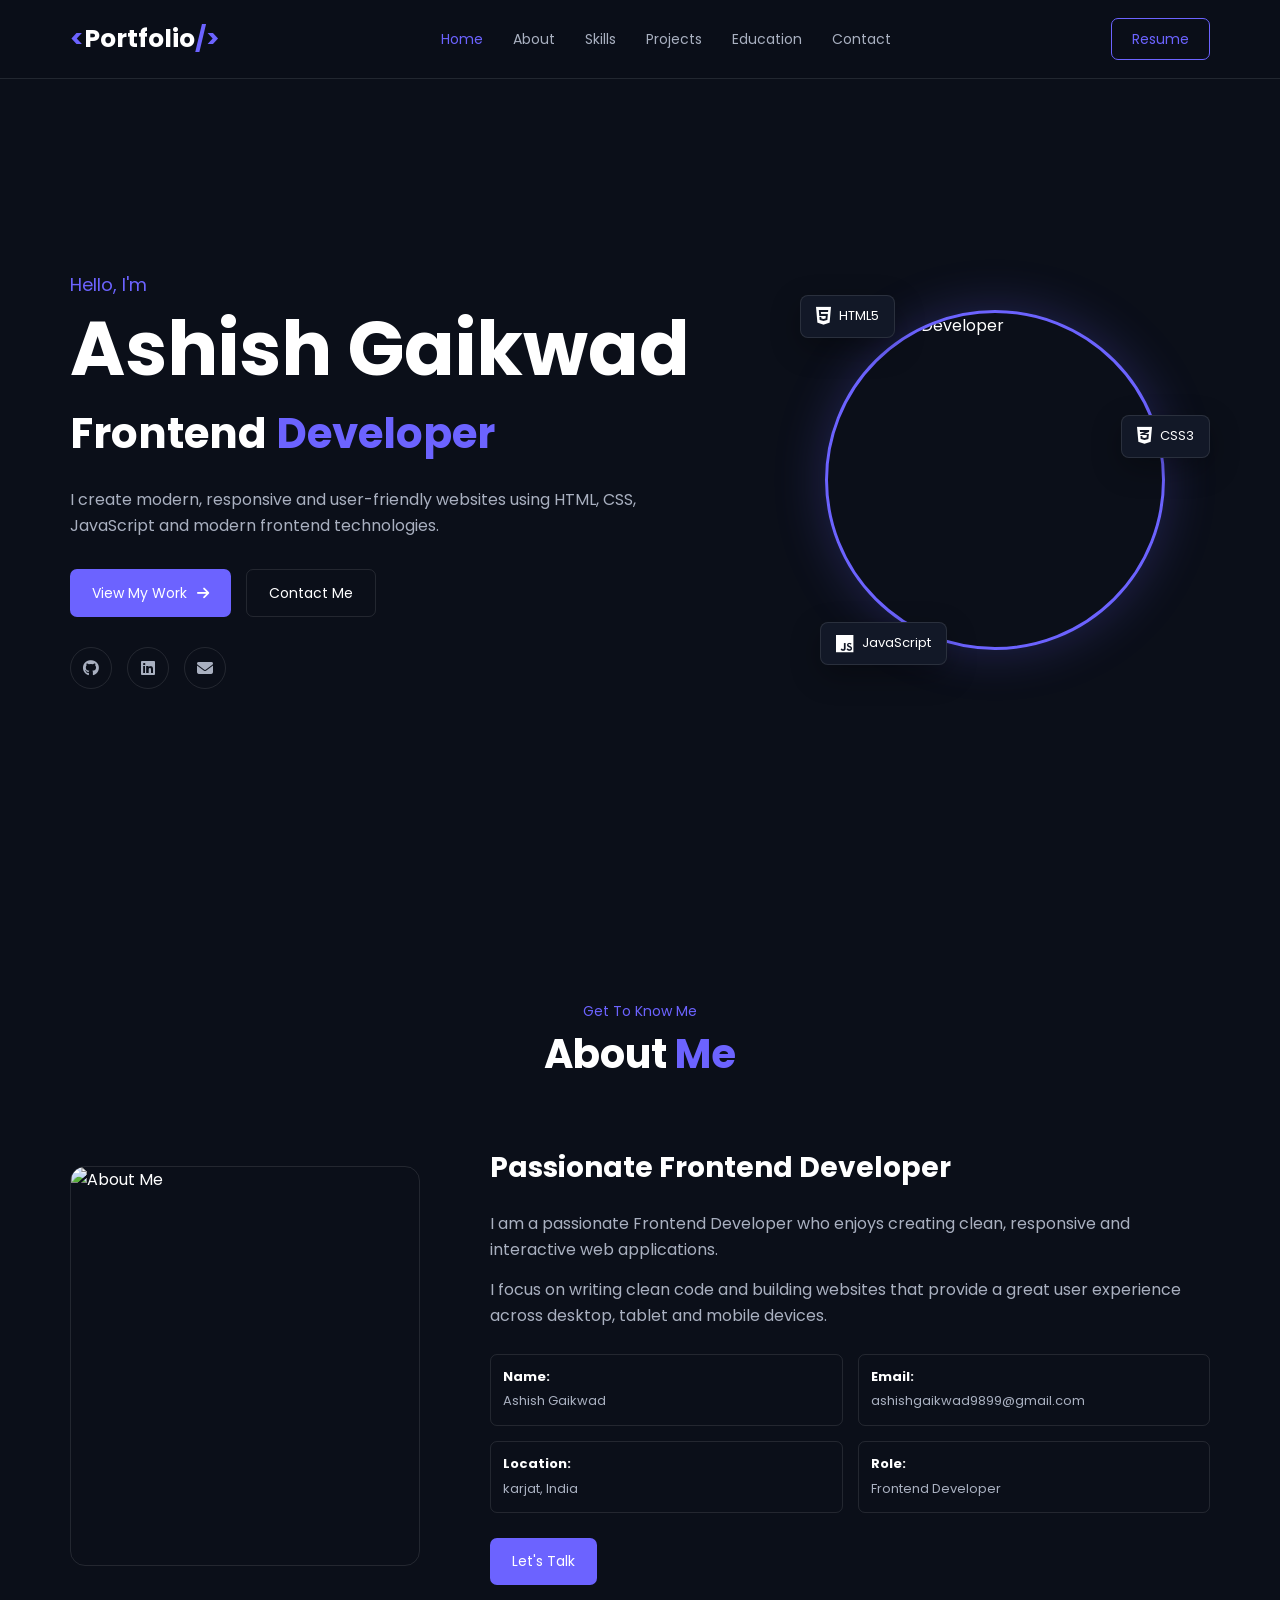
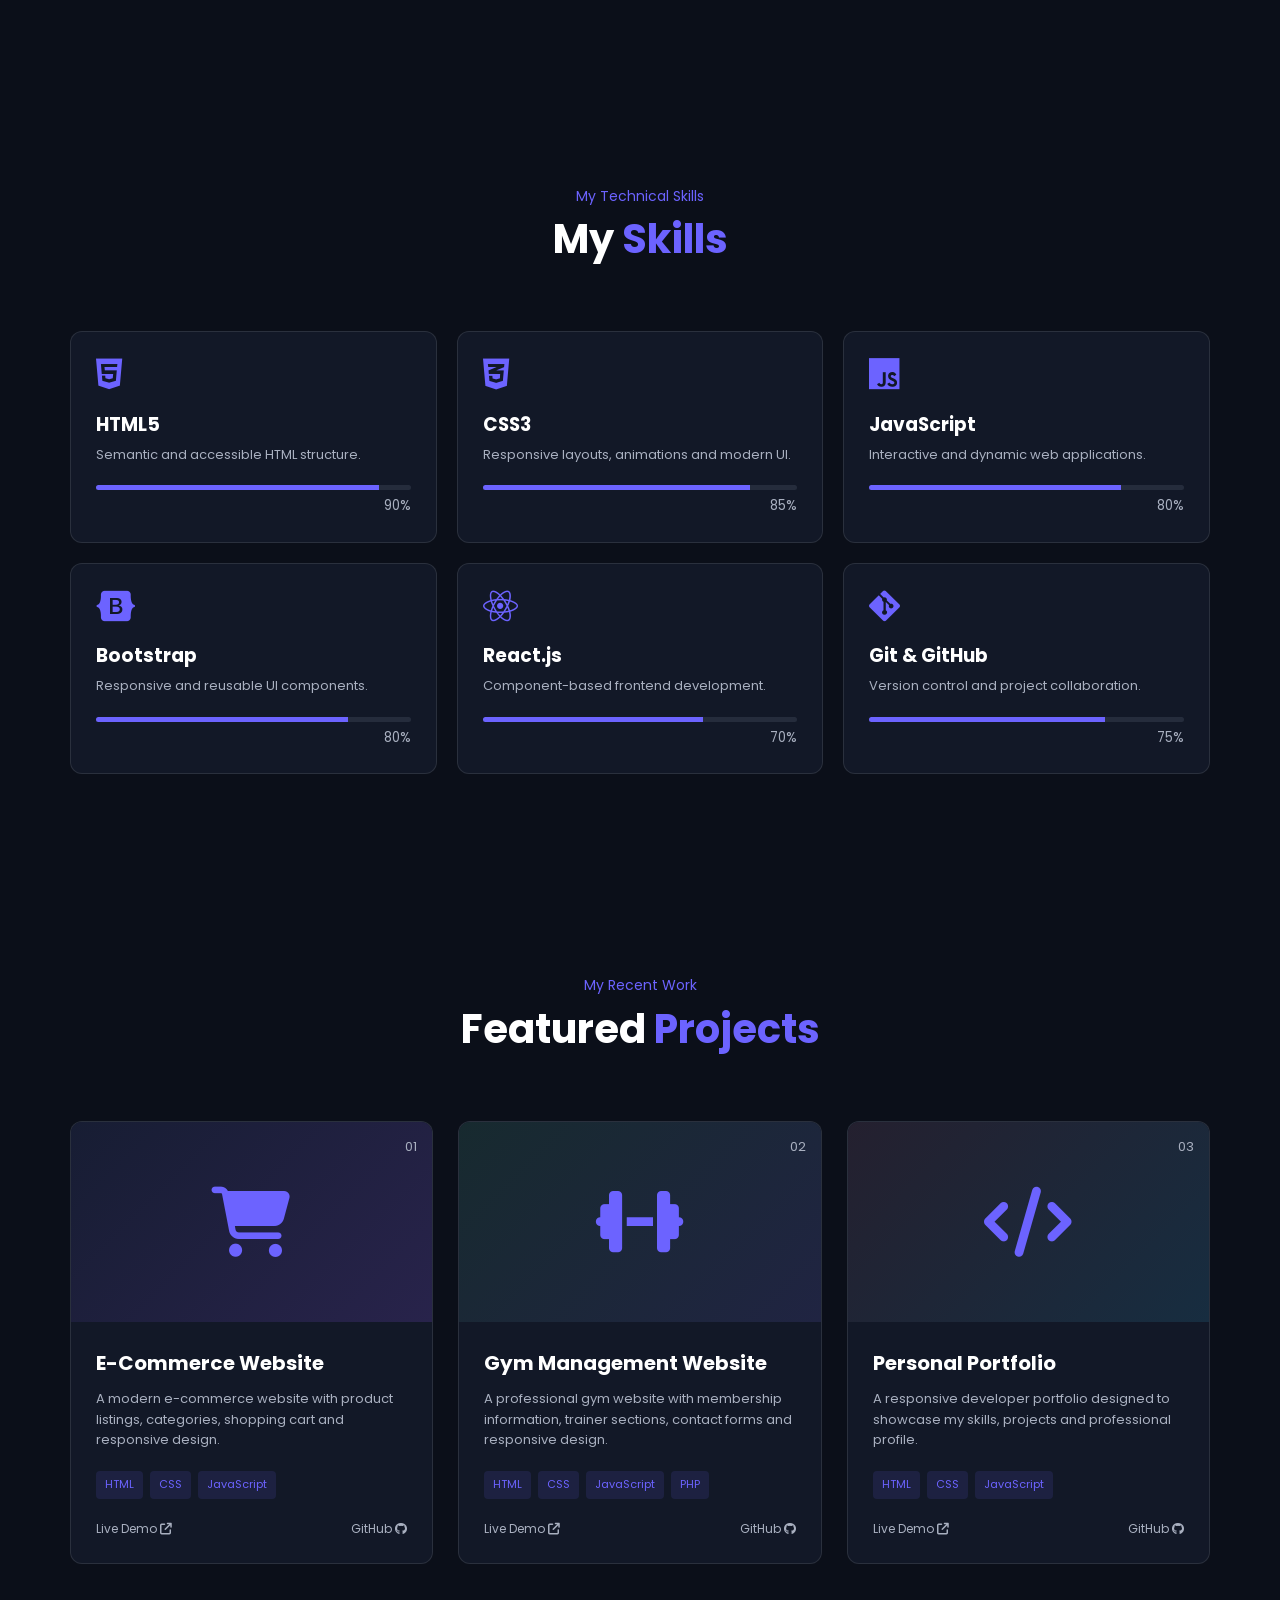
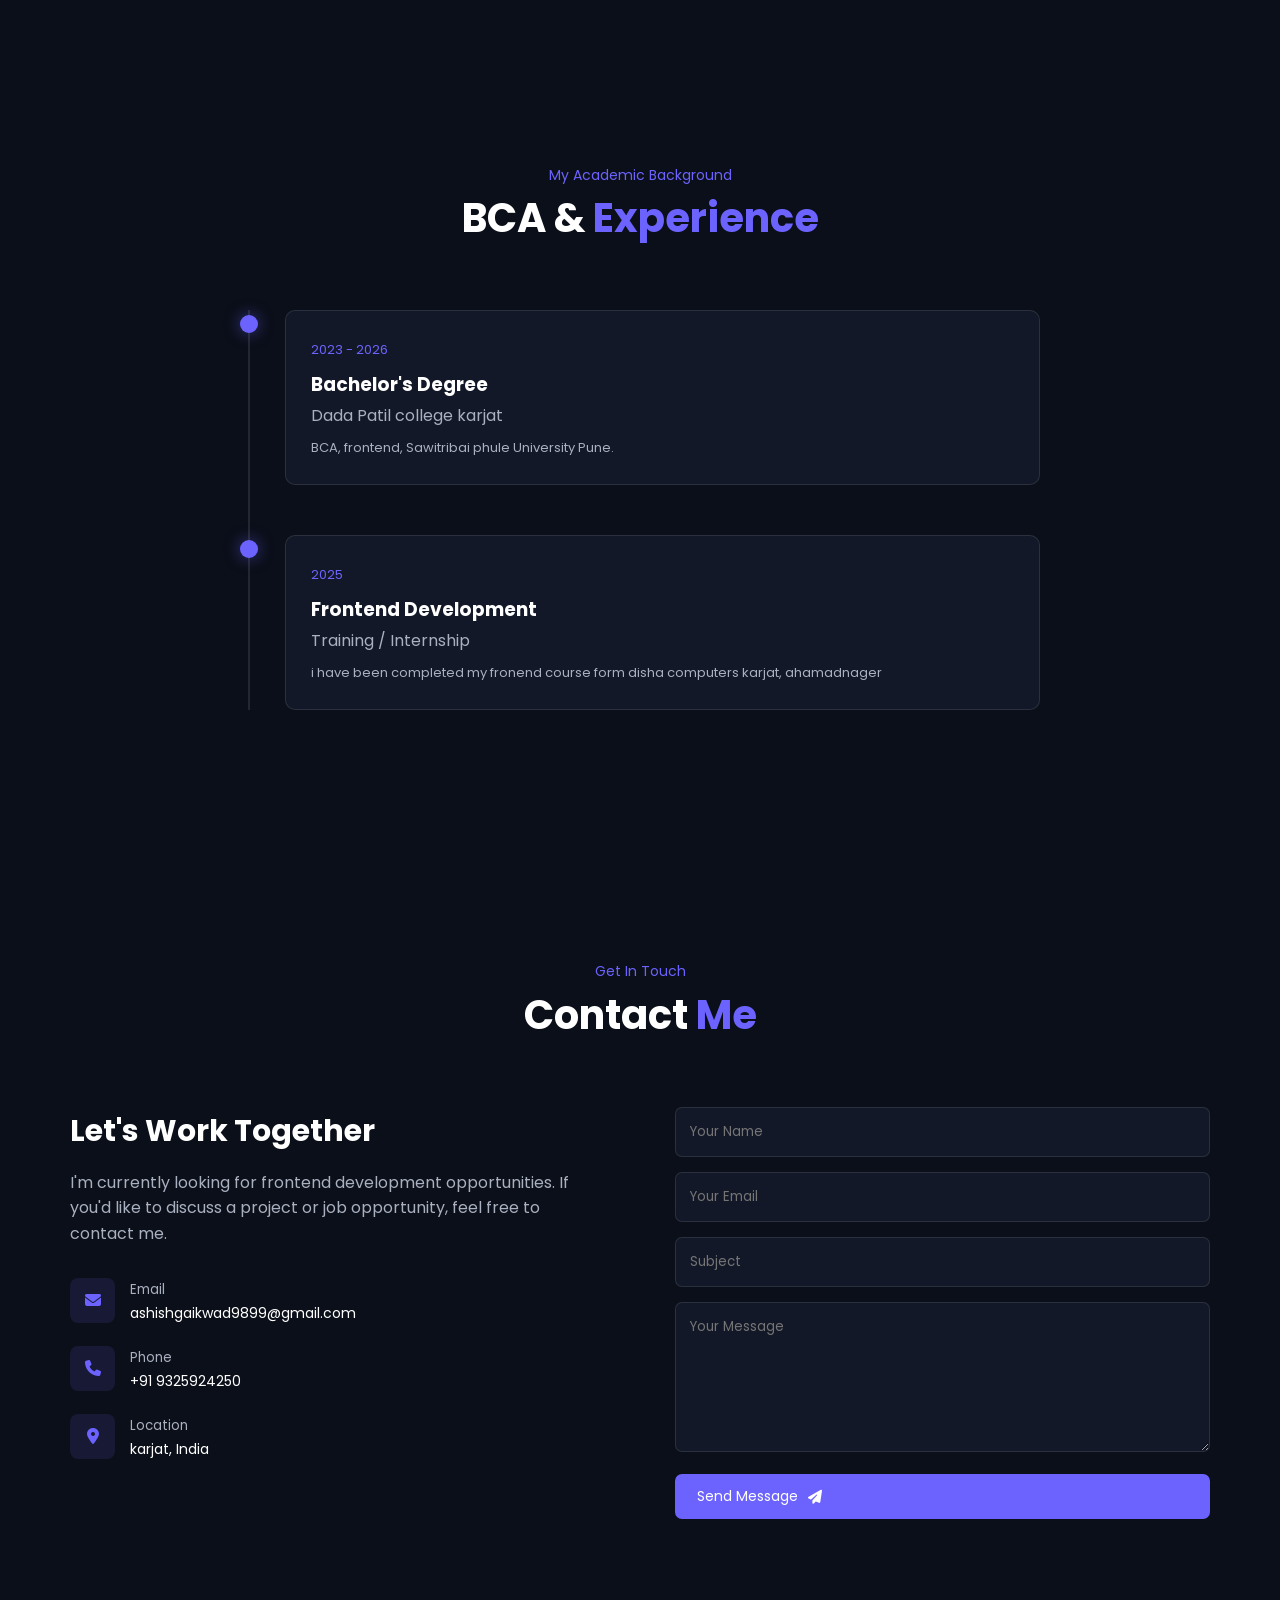
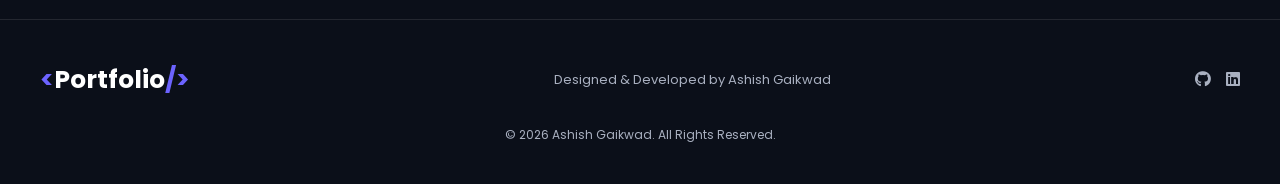
==== index.html @ fa78c021 "Add files via upload" ====
<!DOCTYPE html>
<html lang="en">
<head>
    <meta charset="UTF-8">
    <meta name="viewport" content="width=device-width, initial-scale=1.0">

    <title>Ashish Gaikwad | Frontend Developer</title>

    <meta
        name="description"
        content="Portfolio of a Frontend Developer specializing in HTML, CSS, JavaScript and modern web development."
    >

    <link rel="stylesheet" href="style.css">

    <!-- Google Font -->
    <link rel="preconnect" href="https://fonts.googleapis.com">
    <link rel="preconnect" href="https://fonts.gstatic.com" crossorigin>

    <link
        href="https://fonts.googleapis.com/css2?family=Poppins:wght@300;400;500;600;700&display=swap"
        rel="stylesheet"
    >

    <!-- Icons -->
    <link
        rel="stylesheet"
        href="https://cdnjs.cloudflare.com/ajax/libs/font-awesome/6.5.2/css/all.min.css"
    >
</head>

<body>

<!-- ================= NAVBAR ================= -->

<header class="header">

    <nav class="navbar">

        <a href="#home" class="logo">
            <span>&lt;</span>Portfolio<span>/&gt;</span>
        </a>

        <ul class="nav-links" id="navLinks">
            <li><a href="#home" class="active">Home</a></li>
            <li><a href="#about">About</a></li>
            <li><a href="#skills">Skills</a></li>
            <li><a href="#projects">Projects</a></li>
            <li><a href="#education">Education</a></li>
            <li><a href="#contact">Contact</a></li>
        </ul>

        <div class="nav-buttons">

            <a href="assets/resume.pdf" class="resume-btn" download>
                Resume
            </a>

            <button class="menu-btn" id="menuBtn">
                <i class="fa-solid fa-bars"></i>
            </button>

        </div>

    </nav>

</header>


<!-- ================= HOME ================= -->

<section class="home" id="home">

    <div class="home-content">

        <p class="intro">
            Hello, I'm
        </p>

        <h1>
            Ashish Gaikwad
        </h1>

        <h2>
            Frontend <span>Developer</span>
        </h2>

        <p class="home-description">
            I create modern, responsive and user-friendly websites
            using HTML, CSS, JavaScript and modern frontend technologies.
        </p>

        <div class="home-buttons">

            <a href="#projects" class="primary-btn">
                View My Work
                <i class="fa-solid fa-arrow-right"></i>
            </a>

            <a href="#contact" class="secondary-btn">
                Contact Me
            </a>

        </div>

        <div class="social-links">

            <a href="#" target="_blank">
                <i class="fa-brands fa-github"></i>
            </a>

            <a href="#" target="_blank">
                <i class="fa-brands fa-linkedin"></i>
            </a>

            <a href="mailto:ashishgaikwad9899@gmail.com">
                <i class="fa-solid fa-envelope"></i>
            </a>

        </div>

    </div>


    <div class="home-image">

        <div class="image-circle">

            <img
                src="assets/profile.jpeg"
                alt="Frontend Developer"
            >

        </div>

        <div class="floating-card card-html">
            <i class="fa-brands fa-html5"></i>
            <span>HTML5</span>
        </div>

        <div class="floating-card card-css">
            <i class="fa-brands fa-css3-alt"></i>
            <span>CSS3</span>
        </div>

        <div class="floating-card card-js">
            <i class="fa-brands fa-js"></i>
            <span>JavaScript</span>
        </div>

    </div>

</section>


<!-- ================= ABOUT ================= -->

<section class="section about" id="about">

    <div class="section-title">

        <p>Get To Know Me</p>

        <h2>About <span>Me</span></h2>

    </div>

    <div class="about-container">

        <div class="about-image">

            <img
                src="assets/profile.jpeg"
                alt="About Me"
            >

        </div>

        <div class="about-content">

            <h3>
                Passionate Frontend Developer
            </h3>

            <p>
                I am a passionate Frontend Developer who enjoys creating
                clean, responsive and interactive web applications.
            </p>

            <p>
                I focus on writing clean code and building websites that
                provide a great user experience across desktop, tablet
                and mobile devices.
            </p>

            <div class="about-info">

                <div>
                    <strong>Name:</strong>
                    <span>Ashish Gaikwad</span>
                </div>

                <div>
                    <strong>Email:</strong>
                    <span>ashishgaikwad9899@gmail.com</span>
                </div>

                <div>
                    <strong>Location:</strong>
                    <span>karjat, India</span>
                </div>

                <div>
                    <strong>Role:</strong>
                    <span>Frontend Developer</span>
                </div>

            </div>

            <a href="#contact" class="primary-btn">
                Let's Talk
            </a>

        </div>

    </div>

</section>


<!-- ================= SKILLS ================= -->

<section class="section skills" id="skills">

    <div class="section-title">

        <p>My Technical Skills</p>

        <h2>My <span>Skills</span></h2>

    </div>


    <div class="skills-container">

        <div class="skill-card">

            <i class="fa-brands fa-html5"></i>

            <h3>HTML5</h3>

            <p>
                Semantic and accessible HTML structure.
            </p>

            <div class="skill-bar">
                <span style="width: 90%"></span>
            </div>

            <small>90%</small>

        </div>


        <div class="skill-card">

            <i class="fa-brands fa-css3-alt"></i>

            <h3>CSS3</h3>

            <p>
                Responsive layouts, animations and modern UI.
            </p>

            <div class="skill-bar">
                <span style="width: 85%"></span>
            </div>

            <small>85%</small>

        </div>


        <div class="skill-card">

            <i class="fa-brands fa-js"></i>

            <h3>JavaScript</h3>

            <p>
                Interactive and dynamic web applications.
            </p>

            <div class="skill-bar">
                <span style="width: 80%"></span>
            </div>

            <small>80%</small>

        </div>


        <div class="skill-card">

            <i class="fa-brands fa-bootstrap"></i>

            <h3>Bootstrap</h3>

            <p>
                Responsive and reusable UI components.
            </p>

            <div class="skill-bar">
                <span style="width: 80%"></span>
            </div>

            <small>80%</small>

        </div>


        <div class="skill-card">

            <i class="fa-brands fa-react"></i>

            <h3>React.js</h3>

            <p>
                Component-based frontend development.
            </p>

            <div class="skill-bar">
                <span style="width: 70%"></span>
            </div>

            <small>70%</small>

        </div>


        <div class="skill-card">

            <i class="fa-brands fa-git-alt"></i>

            <h3>Git & GitHub</h3>

            <p>
                Version control and project collaboration.
            </p>

            <div class="skill-bar">
                <span style="width: 75%"></span>
            </div>

            <small>75%</small>

        </div>

    </div>

</section>


<!-- ================= PROJECTS ================= -->

<section class="section projects" id="projects">

    <div class="section-title">

        <p>My Recent Work</p>

        <h2>Featured <span>Projects</span></h2>

    </div>


    <div class="projects-container">


        <!-- Project 1 -->

        <div class="project-card">

            <div class="project-image">

                <div class="project-number">
                    01
                </div>

                <i class="fa-solid fa-cart-shopping"></i>

            </div>

            <div class="project-content">

                <h3>
                    E-Commerce Website
                </h3>

                <p>
                    A modern e-commerce website with product
                    listings, categories, shopping cart and
                    responsive design.
                </p>

                <div class="project-tech">

                    <span>HTML</span>
                    <span>CSS</span>
                    <span>JavaScript</span>

                </div>

                <div class="project-links">

                    <a href="#" target="_blank">
                        Live Demo
                        <i class="fa-solid fa-arrow-up-right-from-square"></i>
                    </a>

                    <a href="#" target="_blank">
                        GitHub
                        <i class="fa-brands fa-github"></i>
                    </a>

                </div>

            </div>

        </div>


        <!-- Project 2 -->

        <div class="project-card">

            <div class="project-image project-two">

                <div class="project-number">
                    02
                </div>

                <i class="fa-solid fa-dumbbell"></i>

            </div>

            <div class="project-content">

                <h3>
                    Gym Management Website
                </h3>

                <p>
                    A professional gym website with membership
                    information, trainer sections, contact forms
                    and responsive design.
                </p>

                <div class="project-tech">

                    <span>HTML</span>
                    <span>CSS</span>
                    <span>JavaScript</span>
                    <span>PHP</span>

                </div>

                <div class="project-links">

                    <a href="#" target="_blank">
                        Live Demo
                        <i class="fa-solid fa-arrow-up-right-from-square"></i>
                    </a>

                    <a href="#" target="_blank">
                        GitHub
                        <i class="fa-brands fa-github"></i>
                    </a>

                </div>

            </div>

        </div>


        <!-- Project 3 -->

        <div class="project-card">

            <div class="project-image project-three">

                <div class="project-number">
                    03
                </div>

                <i class="fa-solid fa-code"></i>

            </div>

            <div class="project-content">

                <h3>
                    Personal Portfolio
                </h3>

                <p>
                    A responsive developer portfolio designed
                    to showcase my skills, projects and
                    professional profile.
                </p>

                <div class="project-tech">

                    <span>HTML</span>
                    <span>CSS</span>
                    <span>JavaScript</span>

                </div>

                <div class="project-links">

                    <a href="#" target="_blank">
                        Live Demo
                        <i class="fa-solid fa-arrow-up-right-from-square"></i>
                    </a>

                    <a href="#" target="_blank">
                        GitHub
                        <i class="fa-brands fa-github"></i>
                    </a>

                </div>

            </div>

        </div>

    </div>

</section>


<!-- ================= EDUCATION ================= -->

<section class="section education" id="education">

    <div class="section-title">

        <p>My Academic Background</p>

        <h2>BCA & <span>Experience</span></h2>

    </div>


    <div class="timeline">

        <div class="timeline-item">

            <div class="timeline-dot"></div>

            <div class="timeline-content">

                <span class="timeline-date">
                    2023 - 2026
                </span>

                <h3>
                    Bachelor's Degree
                </h3>

                <h4>
                    Dada Patil college karjat
                </h4>

                <p>
                    BCA, frontend,
                    Sawitribai phule University Pune. 
                </p>

            </div>

        </div>


        <div class="timeline-item">

            <div class="timeline-dot"></div>

            <div class="timeline-content">

                <span class="timeline-date">
                    2025
                </span>

                <h3>
                    Frontend Development
                </h3>

                <h4>
                    Training / Internship
                </h4>

                <p>
                    i have been completed my fronend course form disha computers karjat, ahamadnager
                </p>

            </div>

        </div>

    </div>

</section>


<!-- ================= CONTACT ================= -->

<section class="section contact" id="contact">

    <div class="section-title">

        <p>Get In Touch</p>

        <h2>Contact <span>Me</span></h2>

    </div>


    <div class="contact-container">

        <div class="contact-info">

            <h3>
                Let's Work Together
            </h3>

            <p>
                I'm currently looking for frontend development
                opportunities. If you'd like to discuss a project
                or job opportunity, feel free to contact me.
            </p>


            <div class="contact-item">

                <div class="contact-icon">
                    <i class="fa-solid fa-envelope"></i>
                </div>

                <div>
                    <small>Email</small>
                    <p>ashishgaikwad9899@gmail.com</p>
                </div>

            </div>


            <div class="contact-item">

                <div class="contact-icon">
                    <i class="fa-solid fa-phone"></i>
                </div>

                <div>
                    <small>Phone</small>
                    <p>+91 9325924250</p>
                </div>

            </div>


            <div class="contact-item">

                <div class="contact-icon">
                    <i class="fa-solid fa-location-dot"></i>
                </div>

                <div>
                    <small>Location</small>
                    <p>karjat, India</p>
                </div>

            </div>

        </div>


        <form class="contact-form" id="contactForm">

            <div class="input-group">

                <input
                    type="text"
                    id="name"
                    placeholder="Your Name"
                    required
                >

            </div>


            <div class="input-group">

                <input
                    type="email"
                    id="email"
                    placeholder="Your Email"
                    required
                >

            </div>


            <div class="input-group">

                <input
                    type="text"
                    id="subject"
                    placeholder="Subject"
                    required
                >

            </div>


            <div class="input-group">

                <textarea
                    id="message"
                    rows="6"
                    placeholder="Your Message"
                    required
                ></textarea>

            </div>


            <button type="submit" class="primary-btn">

                Send Message

                <i class="fa-solid fa-paper-plane"></i>

            </button>

        </form>

    </div>

</section>


<!-- ================= FOOTER ================= -->

<footer class="footer">

    <div class="footer-content">

        <a href="#home" class="logo">
            <span>&lt;</span>Portfolio<span>/&gt;</span>
        </a>

        <p>
            Designed & Developed by Ashish Gaikwad
        </p>

        <div class="footer-social">

            <a href="#">
                <i class="fa-brands fa-github"></i>
            </a>

            <a href="#">
                <i class="fa-brands fa-linkedin"></i>
            </a>

        </div>

    </div>

    <p class="copyright">
        © 2026 Ashish Gaikwad. All Rights Reserved.
    </p>

</footer>


<!-- ================= BACK TO TOP ================= -->

<button id="topBtn" class="top-btn">

    <i class="fa-solid fa-arrow-up"></i>

</button>


<script src="script.js"></script>

</body>
</html>
---- style.css ----
/* =========================
   GLOBAL
========================= */

* {
    margin: 0;
    padding: 0;
    box-sizing: border-box;
    scroll-behavior: smooth;
}

:root {
    --primary: #6c63ff;
    --secondary: #00d4ff;
    --dark: #0b0f19;
    --dark-card: #121827;
    --text: #ffffff;
    --muted: #a9b0c0;
    --border: rgba(255,255,255,0.1);
}

body {
    font-family: "Poppins", sans-serif;
    background: var(--dark);
    color: var(--text);
    line-height: 1.6;
}

a {
    text-decoration: none;
    color: inherit;
}

ul {
    list-style: none;
}

button,
input,
textarea {
    font-family: inherit;
}


/* =========================
   NAVBAR
========================= */

.header {
    position: fixed;
    top: 0;
    left: 0;
    width: 100%;
    z-index: 1000;
    background: rgba(11, 15, 25, 0.9);
    backdrop-filter: blur(15px);
    border-bottom: 1px solid var(--border);
}

.navbar {
    max-width: 1200px;
    margin: auto;
    padding: 18px 30px;

    display: flex;
    align-items: center;
    justify-content: space-between;
}

.logo {
    font-size: 25px;
    font-weight: 700;
}

.logo span {
    color: var(--primary);
}

.nav-links {
    display: flex;
    gap: 30px;
}

.nav-links a {
    color: var(--muted);
    font-size: 14px;
    transition: 0.3s;
}

.nav-links a:hover,
.nav-links a.active {
    color: var(--primary);
}

.nav-buttons {
    display: flex;
    align-items: center;
    gap: 15px;
}

.resume-btn {
    padding: 9px 20px;
    border: 1px solid var(--primary);
    border-radius: 7px;
    color: var(--primary);
    font-size: 14px;
    transition: 0.3s;
}

.resume-btn:hover {
    background: var(--primary);
    color: white;
}

.menu-btn {
    display: none;
    background: transparent;
    color: white;
    border: none;
    font-size: 22px;
    cursor: pointer;
}


/* =========================
   HOME
========================= */

.home {
    min-height: 100vh;
    max-width: 1200px;
    margin: auto;
    padding: 140px 30px 80px;

    display: flex;
    align-items: center;
    justify-content: space-between;
    gap: 70px;
}

.home-content {
    flex: 1;
}

.intro {
    color: var(--primary);
    font-size: 18px;
    margin-bottom: 8px;
}

.home h1 {
    font-size: clamp(45px, 7vw, 75px);
    line-height: 1.1;
}

.home h2 {
    font-size: clamp(25px, 4vw, 42px);
    margin: 10px 0 20px;
}

.home h2 span {
    color: var(--primary);
}

.home-description {
    max-width: 600px;
    color: var(--muted);
    font-size: 16px;
}

.home-buttons {
    display: flex;
    gap: 15px;
    margin-top: 30px;
}

.primary-btn,
.secondary-btn {
    display: inline-flex;
    align-items: center;
    gap: 10px;
    padding: 12px 22px;
    border-radius: 7px;
    font-size: 14px;
    transition: 0.3s;
}

.primary-btn {
    background: var(--primary);
    color: white;
    border: none;
    cursor: pointer;
}

.primary-btn:hover {
    transform: translateY(-3px);
    box-shadow: 0 10px 30px rgba(108, 99, 255, 0.3);
}

.secondary-btn {
    border: 1px solid var(--border);
    color: white;
}

.secondary-btn:hover {
    border-color: var(--primary);
    color: var(--primary);
}

.social-links {
    display: flex;
    gap: 15px;
    margin-top: 30px;
}

.social-links a {
    width: 42px;
    height: 42px;
    border: 1px solid var(--border);
    border-radius: 50%;

    display: flex;
    align-items: center;
    justify-content: center;

    color: var(--muted);
    transition: 0.3s;
}

.social-links a:hover {
    color: var(--primary);
    border-color: var(--primary);
    transform: translateY(-3px);
}


/* =========================
   HOME IMAGE
========================= */

.home-image {
    width: 430px;
    height: 430px;
    position: relative;

    display: flex;
    align-items: center;
    justify-content: center;
}

.image-circle {
    width: 340px;
    height: 340px;
    border-radius: 50%;
    overflow: hidden;

    border: 3px solid var(--primary);

    box-shadow:
        0 0 50px rgba(108, 99, 255, 0.25);
}

.image-circle img {
    width: 100%;
    height: 100%;
    object-fit: cover;
}

.floating-card {
    position: absolute;

    padding: 10px 15px;

    background: var(--dark-card);
    border: 1px solid var(--border);
    border-radius: 8px;

    display: flex;
    align-items: center;
    gap: 8px;

    font-size: 13px;

    box-shadow: 0 10px 30px rgba(0,0,0,0.3);

    animation: floating 3s ease-in-out infinite;
}

.floating-card i {
    font-size: 20px;
}

.card-html {
    top: 30px;
    left: 20px;
}

.card-css {
    right: 0;
    top: 150px;
    animation-delay: 0.5s;
}

.card-js {
    bottom: 30px;
    left: 40px;
    animation-delay: 1s;
}

@keyframes floating {

    0%, 100% {
        transform: translateY(0);
    }

    50% {
        transform: translateY(-10px);
    }

}


/* =========================
   SECTIONS
========================= */

.section {
    max-width: 1200px;
    margin: auto;
    padding: 100px 30px;
}

.section-title {
    text-align: center;
    margin-bottom: 60px;
}

.section-title p {
    color: var(--primary);
    font-size: 14px;
}

.section-title h2 {
    font-size: 40px;
}

.section-title h2 span {
    color: var(--primary);
}


/* =========================
   ABOUT
========================= */

.about-container {
    display: grid;
    grid-template-columns: 350px 1fr;
    gap: 70px;
    align-items: center;
}

.about-image {
    width: 100%;
    height: 400px;
    border-radius: 15px;
    overflow: hidden;
    border: 1px solid var(--border);
}

.about-image img {
    width: 100%;
    height: 100%;
    object-fit: cover;
}

.about-content h3 {
    font-size: 28px;
    margin-bottom: 20px;
}

.about-content p {
    color: var(--muted);
    margin-bottom: 15px;
}

.about-info {
    display: grid;
    grid-template-columns: 1fr 1fr;
    gap: 15px;
    margin: 25px 0;
}

.about-info div {
    padding: 12px;
    border: 1px solid var(--border);
    border-radius: 7px;
}

.about-info strong {
    display: block;
    font-size: 13px;
}

.about-info span {
    color: var(--muted);
    font-size: 13px;
}


/* =========================
   SKILLS
========================= */

.skills-container {
    display: grid;
    grid-template-columns: repeat(3, 1fr);
    gap: 20px;
}

.skill-card {
    background: var(--dark-card);
    border: 1px solid var(--border);
    border-radius: 12px;
    padding: 25px;

    transition: 0.3s;
}

.skill-card:hover {
    transform: translateY(-7px);
    border-color: var(--primary);
}

.skill-card > i {
    font-size: 35px;
    color: var(--primary);
}

.skill-card h3 {
    margin: 15px 0 5px;
}

.skill-card p {
    color: var(--muted);
    font-size: 13px;
}

.skill-bar {
    height: 5px;
    background: #252c3c;
    border-radius: 10px;
    margin-top: 20px;
    overflow: hidden;
}

.skill-bar span {
    display: block;
    height: 100%;
    background: var(--primary);
}

.skill-card small {
    display: block;
    text-align: right;
    margin-top: 5px;
    color: var(--muted);
}


/* =========================
   PROJECTS
========================= */

.projects-container {
    display: grid;
    grid-template-columns: repeat(3, 1fr);
    gap: 25px;
}

.project-card {
    background: var(--dark-card);
    border: 1px solid var(--border);
    border-radius: 12px;
    overflow: hidden;
    transition: 0.3s;
}

.project-card:hover {
    transform: translateY(-7px);
    border-color: var(--primary);
}

.project-image {
    height: 200px;

    display: flex;
    align-items: center;
    justify-content: center;

    background: linear-gradient(
        135deg,
        #171d33,
        #28234b
    );

    position: relative;
}

.project-image i {
    font-size: 70px;
    color: var(--primary);
}

.project-two {
    background: linear-gradient(
        135deg,
        #172a2f,
        #202442
    );
}

.project-three {
    background: linear-gradient(
        135deg,
        #24202f,
        #172d40
    );
}

.project-number {
    position: absolute;
    top: 15px;
    right: 15px;

    font-size: 13px;
    color: var(--muted);
}

.project-content {
    padding: 25px;
}

.project-content h3 {
    font-size: 20px;
    margin-bottom: 10px;
}

.project-content p {
    color: var(--muted);
    font-size: 13px;
}

.project-tech {
    display: flex;
    flex-wrap: wrap;
    gap: 7px;
    margin: 20px 0;
}

.project-tech span {
    font-size: 11px;
    padding: 5px 9px;
    border-radius: 4px;
    background: rgba(108,99,255,0.12);
    color: var(--primary);
}

.project-links {
    display: flex;
    justify-content: space-between;
}

.project-links a {
    color: var(--muted);
    font-size: 12px;
    transition: 0.3s;
}

.project-links a:hover {
    color: var(--primary);
}


/* =========================
   EDUCATION
========================= */

.timeline {
    max-width: 800px;
    margin: auto;
    position: relative;
}

.timeline::before {
    content: "";
    position: absolute;
    left: 8px;
    top: 0;
    bottom: 0;
    width: 2px;
    background: var(--border);
}

.timeline-item {
    position: relative;
    padding-left: 45px;
    margin-bottom: 50px;
}

.timeline-dot {
    position: absolute;
    left: 0;
    top: 5px;

    width: 18px;
    height: 18px;

    background: var(--primary);
    border-radius: 50%;

    box-shadow: 0 0 15px rgba(108,99,255,0.5);
}

.timeline-content {
    background: var(--dark-card);
    border: 1px solid var(--border);
    border-radius: 10px;
    padding: 25px;
}

.timeline-date {
    color: var(--primary);
    font-size: 13px;
}

.timeline-content h3 {
    margin: 8px 0 3px;
}

.timeline-content h4 {
    color: var(--muted);
    font-weight: 400;
}

.timeline-content p {
    color: var(--muted);
    font-size: 13px;
    margin-top: 10px;
}


/* =========================
   CONTACT
========================= */

.contact-container {
    display: grid;
    grid-template-columns: 1fr 1fr;
    gap: 70px;
}

.contact-info h3 {
    font-size: 30px;
    margin-bottom: 15px;
}

.contact-info > p {
    color: var(--muted);
    margin-bottom: 30px;
}

.contact-item {
    display: flex;
    align-items: center;
    gap: 15px;
    margin: 20px 0;
}

.contact-icon {
    width: 45px;
    height: 45px;

    border-radius: 8px;
    background: rgba(108,99,255,0.12);
    color: var(--primary);

    display: flex;
    align-items: center;
    justify-content: center;
}

.contact-item small {
    color: var(--muted);
}

.contact-item p {
    font-size: 14px;
}

.contact-form {
    display: flex;
    flex-direction: column;
    gap: 15px;
}

.input-group input,
.input-group textarea {
    width: 100%;

    padding: 14px;

    border: 1px solid var(--border);
    border-radius: 7px;

    background: var(--dark-card);
    color: white;

    outline: none;
    resize: vertical;
}

.input-group input:focus,
.input-group textarea:focus {
    border-color: var(--primary);
}


/* =========================
   FOOTER
========================= */

.footer {
    border-top: 1px solid var(--border);
    padding: 40px 30px;
    text-align: center;
}

.footer-content {
    max-width: 1200px;
    margin: auto;

    display: flex;
    justify-content: space-between;
    align-items: center;
}

.footer-content p {
    color: var(--muted);
    font-size: 13px;
}

.footer-social {
    display: flex;
    gap: 15px;
}

.footer-social a {
    color: var(--muted);
}

.footer-social a:hover {
    color: var(--primary);
}

.copyright {
    color: var(--muted);
    font-size: 12px;
    margin-top: 25px;
}


/* =========================
   TOP BUTTON
========================= */

.top-btn {
    position: fixed;
    right: 25px;
    bottom: 25px;

    width: 45px;
    height: 45px;

    border: none;
    border-radius: 50%;

    background: var(--primary);
    color: white;

    cursor: pointer;

    opacity: 0;
    visibility: hidden;

    transition: 0.3s;
}

.top-btn.show {
    opacity: 1;
    visibility: visible;
}


/* =========================
   RESPONSIVE
========================= */

@media (max-width: 900px) {

    .nav-links {
        position: absolute;
        top: 70px;
        left: 0;

        width: 100%;

        background: var(--light);

        flex-direction: column;
        align-items: center;

        padding: 25px;

        display: none;

        border-bottom: 1px solid var(--border);
    }

    .nav-links.show {
        display: flex;
    }

    .menu-btn {
        display: block;
    }

    .home {
        flex-direction: column;
        text-align: center;
    }

    .home-description {
        margin: auto;
    }

    .home-buttons,
    .social-links {
        justify-content: center;
    }

    .home-image {
        width: 350px;
        height: 350px;
    }

    .image-circle {
        width: 270px;
        height: 270px;
    }

    .about-container {
        grid-template-columns: 1fr;
    }

    .about-image {
        max-width: 350px;
        margin: auto;
    }

    .skills-container,
    .projects-container {
        grid-template-columns: repeat(2, 1fr);
    }

    .contact-container {
        grid-template-columns: 1fr;
    }

}

@media (max-width: 600px) {

    .navbar {
        padding: 15px 20px;
    }

    .resume-btn {
        display: none;
    }

    .home {
        padding-left: 20px;
        padding-right: 20px;
    }

    .section {
        padding: 80px 20px;
    }

    .home-image {
        width: 300px;
        height: 300px;
    }

    .image-circle {
        width: 230px;
        height: 230px;
    }

    .floating-card {
        font-size: 11px;
        padding: 8px 10px;
    }

    .skills-container,
    .projects-container {
        grid-template-columns: 1fr;
    }

    .about-info {
        grid-template-columns: 1fr;
    }

    .footer-content {
        flex-direction: column;
        gap: 15px;
    }

}
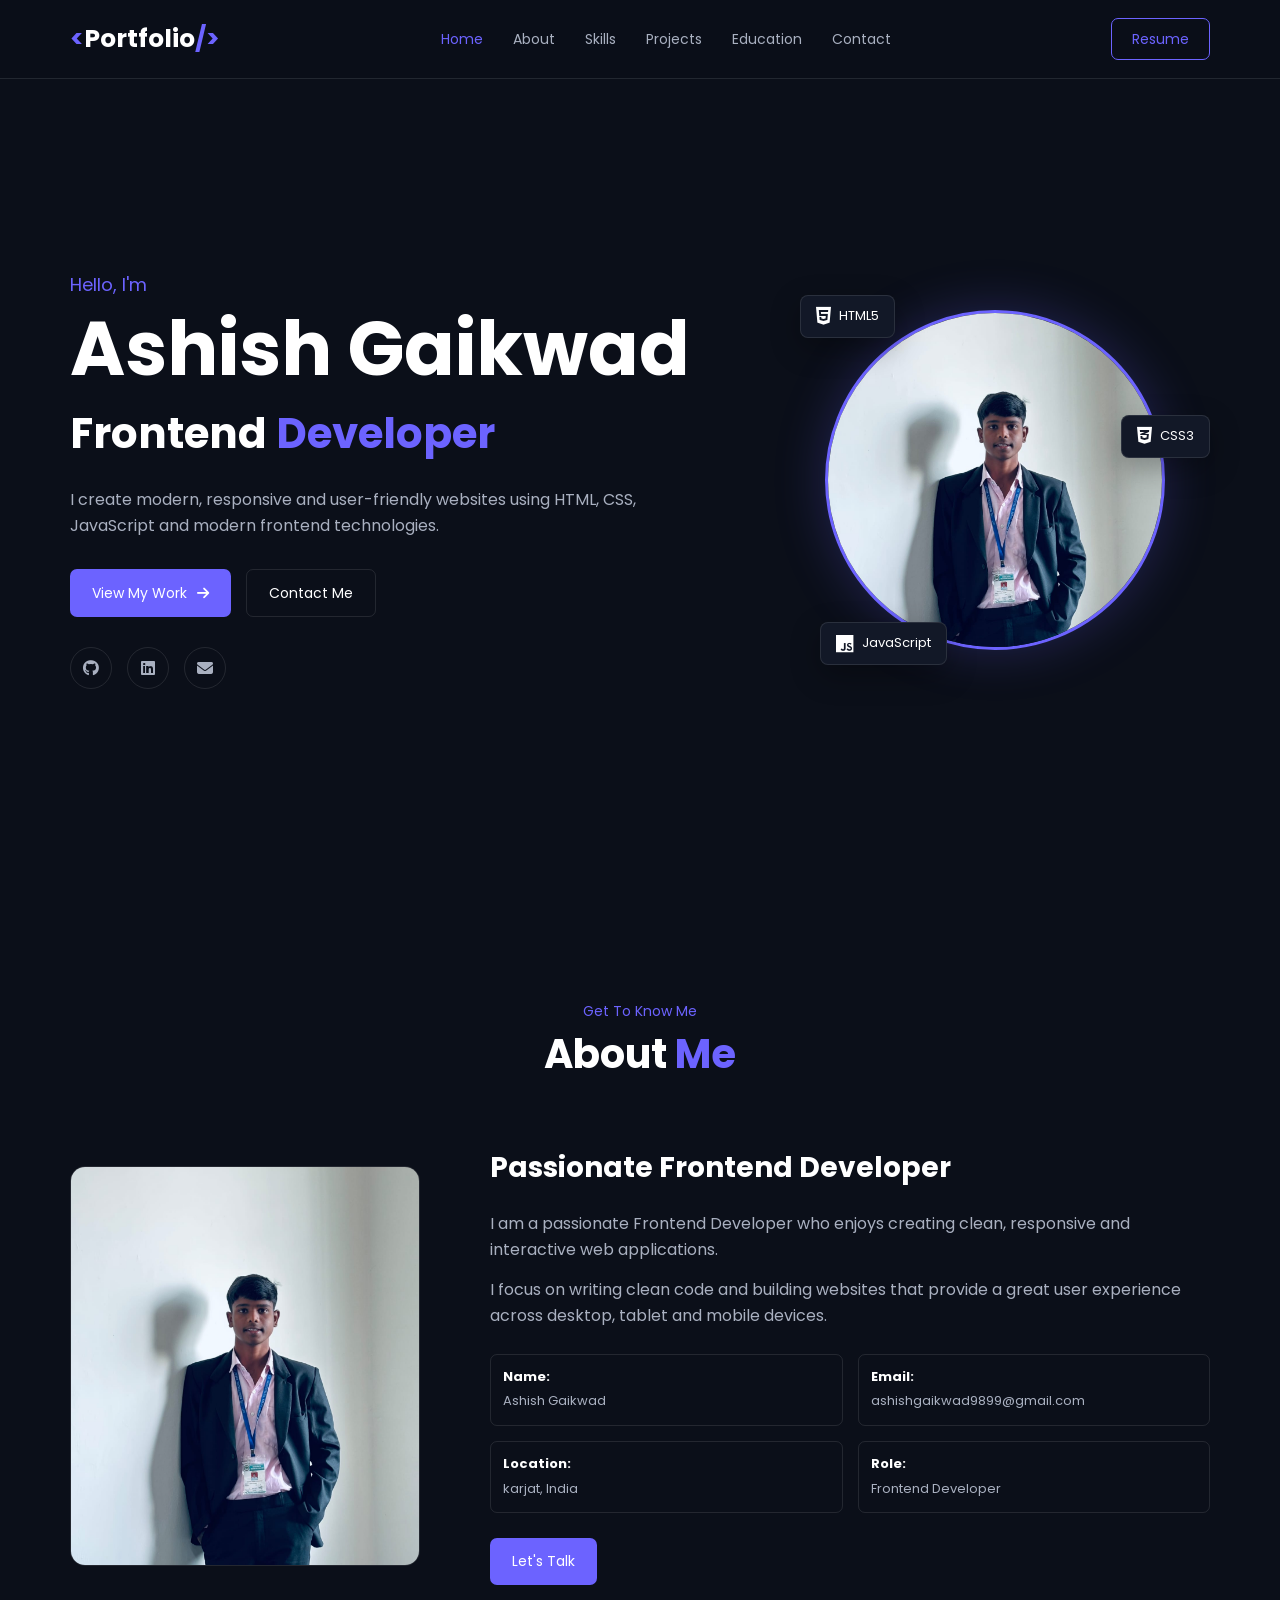
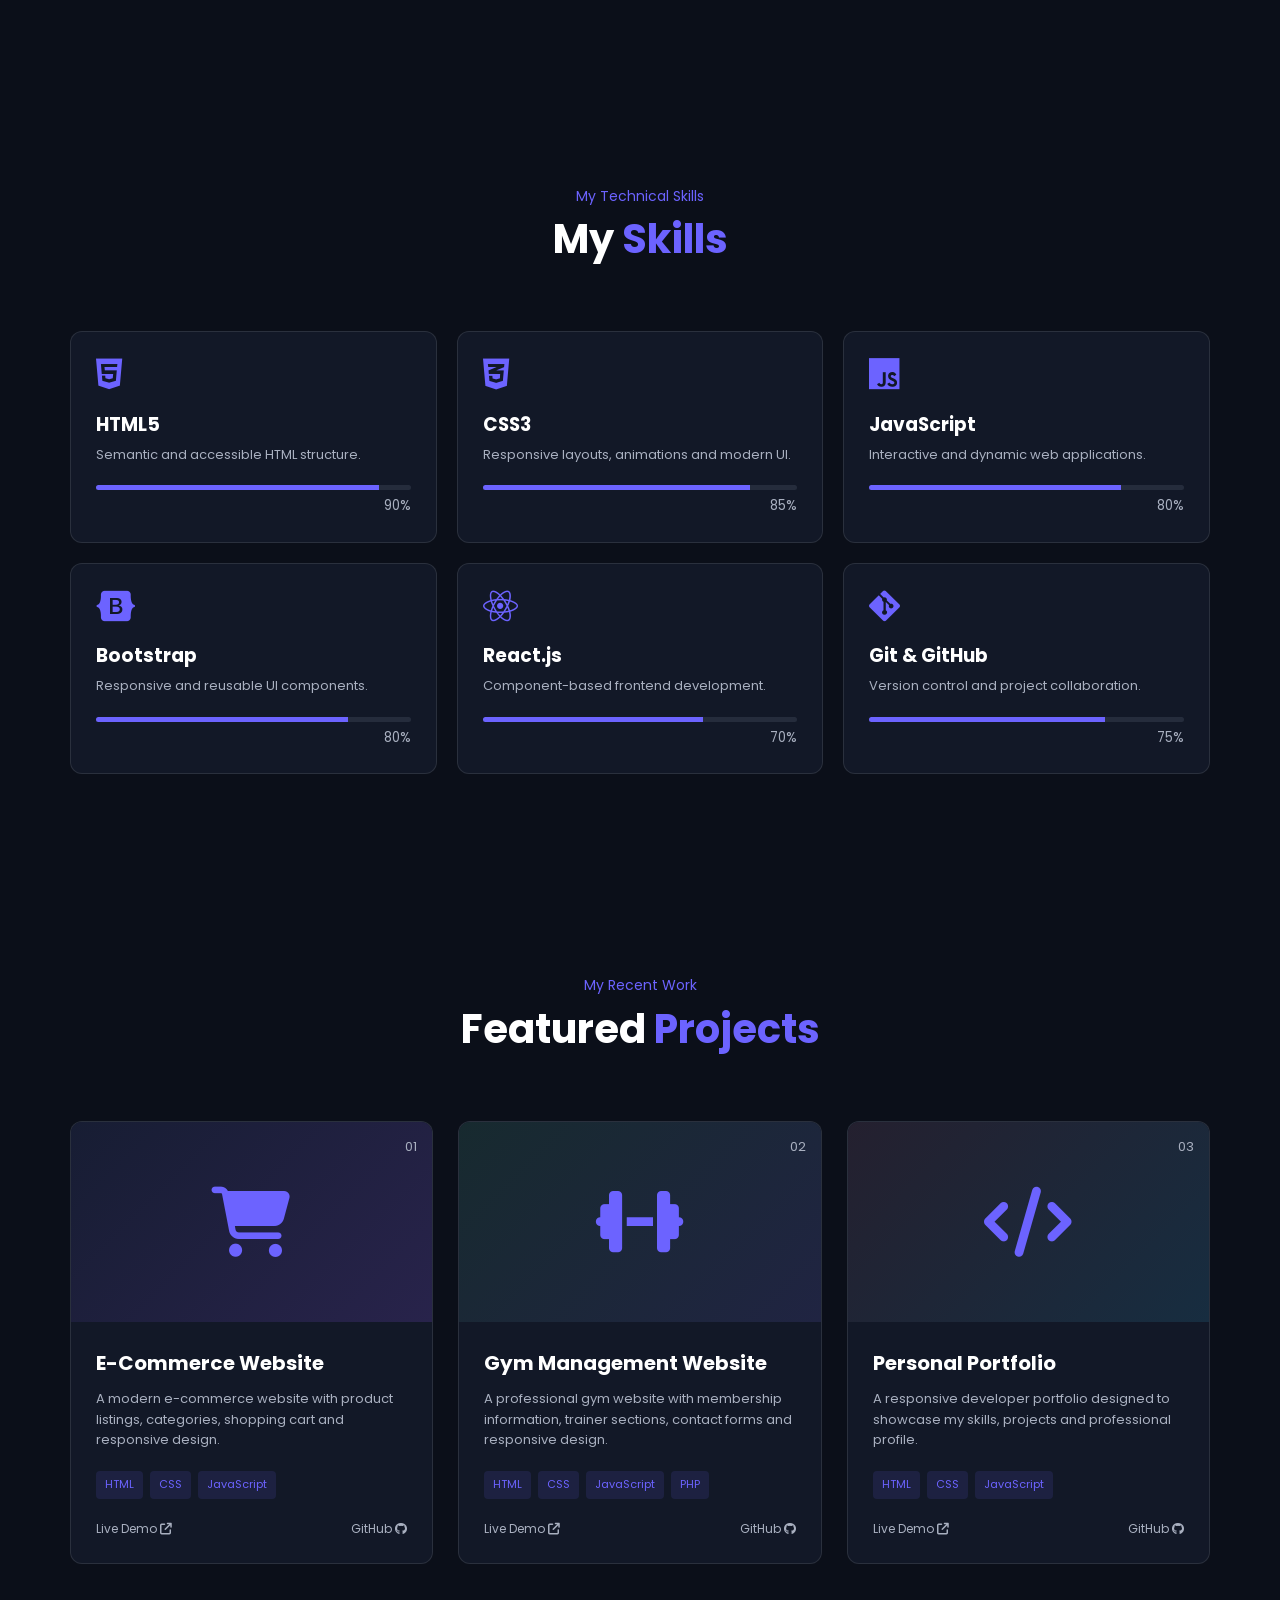
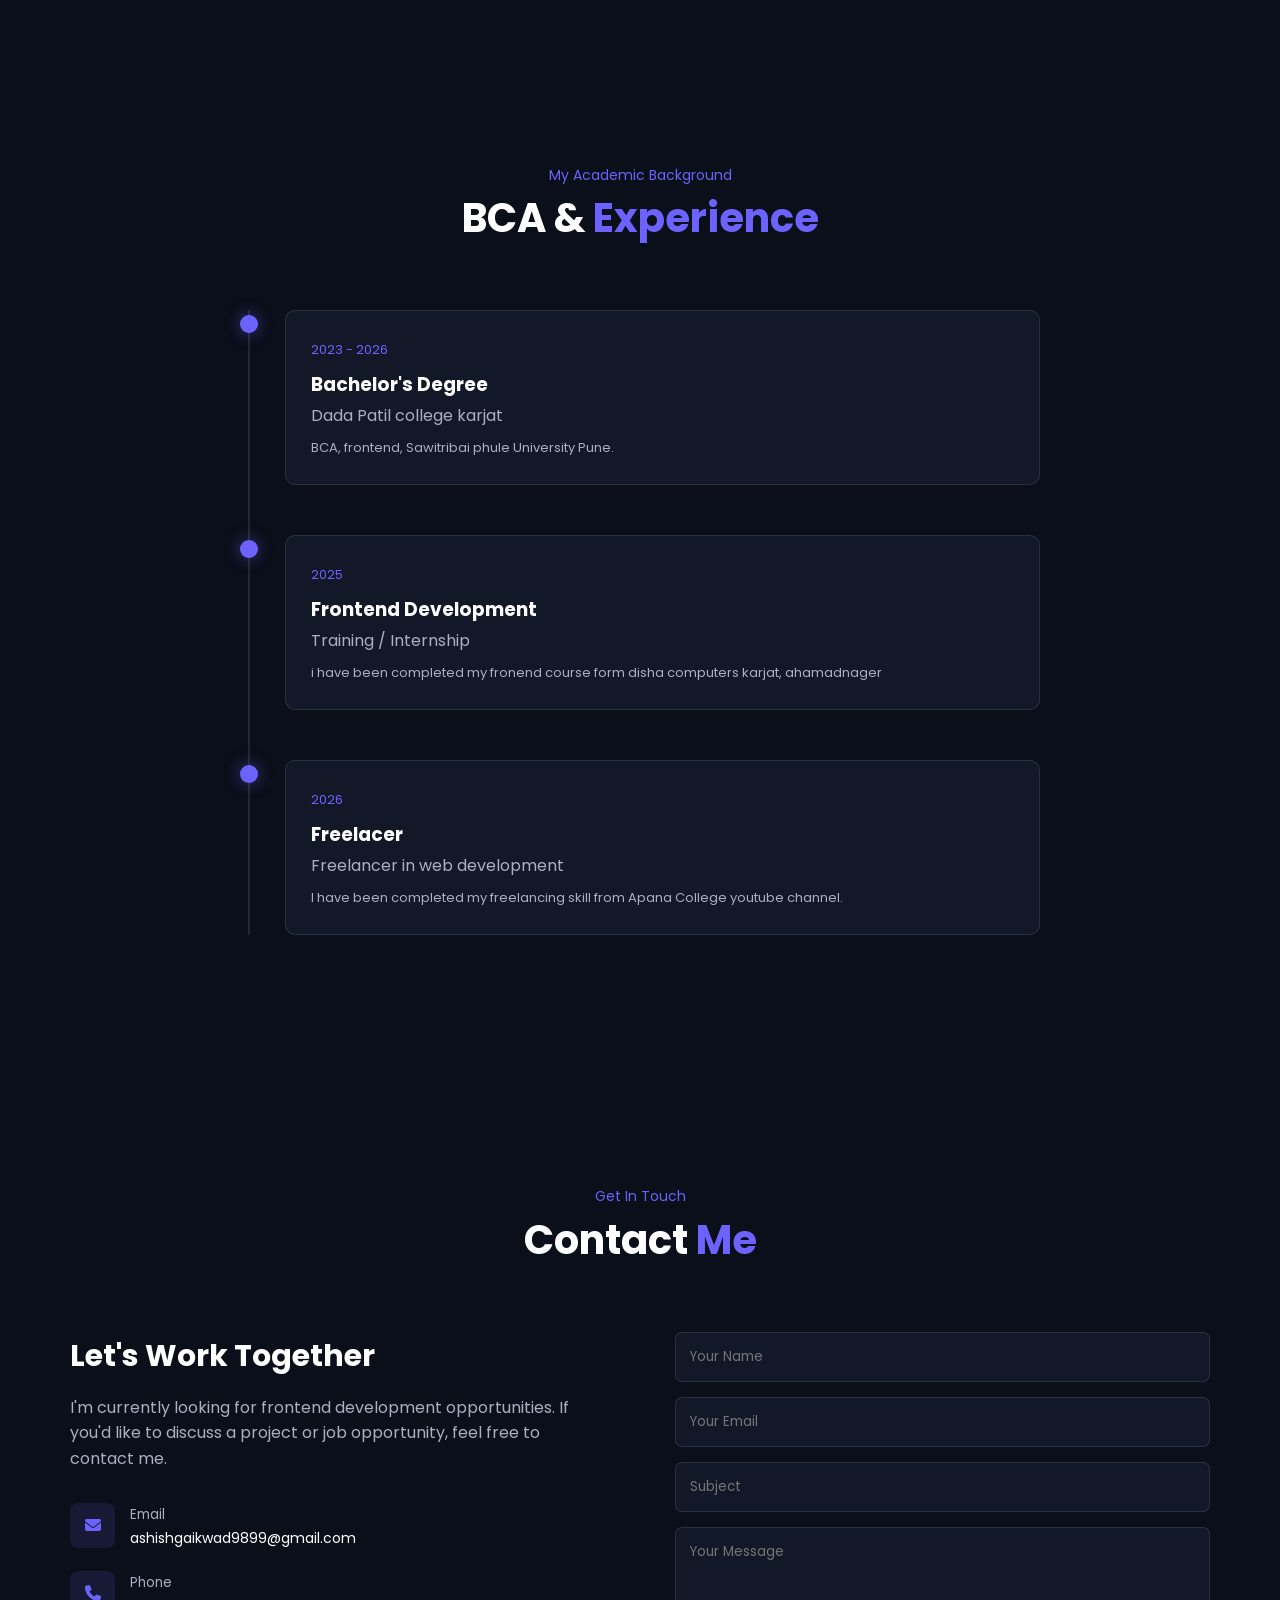
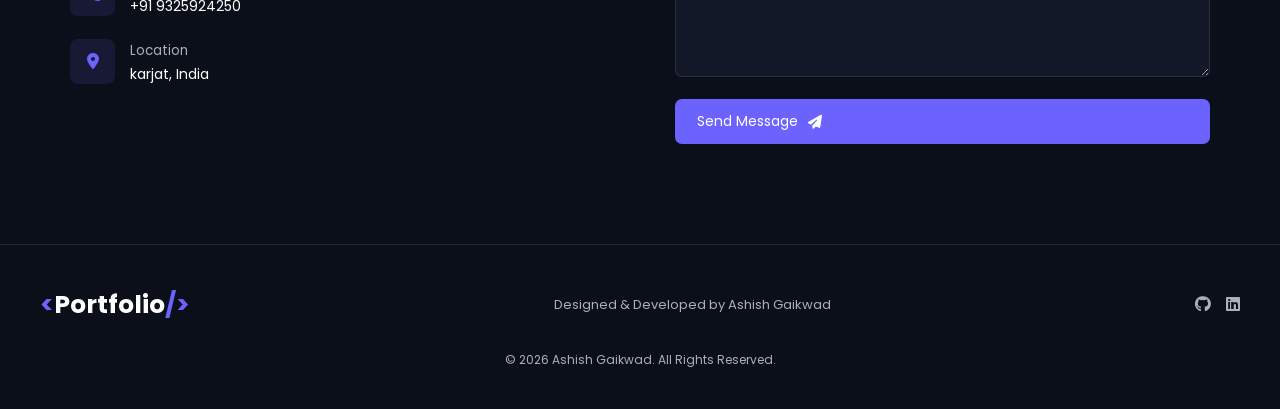
==== commit 89e02953: "give link to social media icons" ====
--- a/index.html
+++ b/index.html
@@ -1,802 +1,573 @@
-<!DOCTYPE html>
+<!doctype html>
 <html lang="en">
-<head>
-    <meta charset="UTF-8">
-    <meta name="viewport" content="width=device-width, initial-scale=1.0">
+  <head>
+    <meta charset="UTF-8" />
+    <meta name="viewport" content="width=device-width, initial-scale=1.0" />
 
     <title>Ashish Gaikwad | Frontend Developer</title>
 
     <meta
-        name="description"
-        content="Portfolio of a Frontend Developer specializing in HTML, CSS, JavaScript and modern web development."
-    >
-
-    <link rel="stylesheet" href="style.css">
+      name="description"
+      content="Portfolio of a Frontend Developer specializing in HTML, CSS, JavaScript and modern web development."
+    />
+
+    <link rel="stylesheet" href="style.css" />
 
     <!-- Google Font -->
-    <link rel="preconnect" href="https://fonts.googleapis.com">
-    <link rel="preconnect" href="https://fonts.gstatic.com" crossorigin>
+    <link rel="preconnect" href="https://fonts.googleapis.com" />
+    <link rel="preconnect" href="https://fonts.gstatic.com" crossorigin />
 
     <link
-        href="https://fonts.googleapis.com/css2?family=Poppins:wght@300;400;500;600;700&display=swap"
-        rel="stylesheet"
-    >
+      href="https://fonts.googleapis.com/css2?family=Poppins:wght@300;400;500;600;700&display=swap"
+      rel="stylesheet"
+    />
 
     <!-- Icons -->
     <link
-        rel="stylesheet"
-        href="https://cdnjs.cloudflare.com/ajax/libs/font-awesome/6.5.2/css/all.min.css"
-    >
-</head>
-
-<body>
-
-<!-- ================= NAVBAR ================= -->
-
-<header class="header">
-
-    <nav class="navbar">
-
+      rel="stylesheet"
+      href="https://cdnjs.cloudflare.com/ajax/libs/font-awesome/6.5.2/css/all.min.css"
+    />
+  </head>
+
+  <body>
+    <!-- ================= NAVBAR ================= -->
+
+    <header class="header">
+      <nav class="navbar">
         <a href="#home" class="logo">
-            <span>&lt;</span>Portfolio<span>/&gt;</span>
+          <span>&lt;</span>Portfolio<span>/&gt;</span>
         </a>
 
         <ul class="nav-links" id="navLinks">
-            <li><a href="#home" class="active">Home</a></li>
-            <li><a href="#about">About</a></li>
-            <li><a href="#skills">Skills</a></li>
-            <li><a href="#projects">Projects</a></li>
-            <li><a href="#education">Education</a></li>
-            <li><a href="#contact">Contact</a></li>
+          <li><a href="#home" class="active">Home</a></li>
+          <li><a href="#about">About</a></li>
+          <li><a href="#skills">Skills</a></li>
+          <li><a href="#projects">Projects</a></li>
+          <li><a href="#education">Education</a></li>
+          <li><a href="#contact">Contact</a></li>
         </ul>
 
         <div class="nav-buttons">
-
-            <a href="assets/resume.pdf" class="resume-btn" download>
-                Resume
-            </a>
-
-            <button class="menu-btn" id="menuBtn">
-                <i class="fa-solid fa-bars"></i>
-            </button>
-
-        </div>
-
-    </nav>
-
-</header>
-
-
-<!-- ================= HOME ================= -->
-
-<section class="home" id="home">
-
-    <div class="home-content">
-
-        <p class="intro">
-            Hello, I'm
+          <a href="assets/resume.pdf" class="resume-btn" download> Resume </a>
+
+          <button class="menu-btn" id="menuBtn">
+            <i class="fa-solid fa-bars"></i>
+          </button>
+        </div>
+      </nav>
+    </header>
+
+    <!-- ================= HOME ================= -->
+
+    <section class="home" id="home">
+      <div class="home-content">
+        <p class="intro">Hello, I'm</p>
+
+        <h1>Ashish Gaikwad</h1>
+
+        <h2>Frontend <span>Developer</span></h2>
+
+        <p class="home-description">
+          I create modern, responsive and user-friendly websites using HTML,
+          CSS, JavaScript and modern frontend technologies.
         </p>
 
-        <h1>
-            Ashish Gaikwad
-        </h1>
-
-        <h2>
-            Frontend <span>Developer</span>
-        </h2>
-
-        <p class="home-description">
-            I create modern, responsive and user-friendly websites
-            using HTML, CSS, JavaScript and modern frontend technologies.
-        </p>
-
         <div class="home-buttons">
-
-            <a href="#projects" class="primary-btn">
-                View My Work
-                <i class="fa-solid fa-arrow-right"></i>
-            </a>
-
-            <a href="#contact" class="secondary-btn">
-                Contact Me
-            </a>
-
+          <a href="#projects" class="primary-btn">
+            View My Work
+            <i class="fa-solid fa-arrow-right"></i>
+          </a>
+
+          <a href="#contact" class="secondary-btn"> Contact Me </a>
         </div>
 
         <div class="social-links">
-
-            <a href="#" target="_blank">
+          <a href="https://github.com/ashishgaikwad9899-tech" target="_blank">
+            <i class="fa-brands fa-github"></i>
+          </a>
+
+          <a href="https://www.linkedin.com/in/ashish-gaikwad-35b06438b/" target="_blank">
+            <i class="fa-brands fa-linkedin"></i>
+          </a>
+
+          <a href="mailto:ashishgaikwad9899@gmail.com">
+            <i class="fa-solid fa-envelope"></i>
+          </a>
+        </div>
+      </div>
+
+      <div class="home-image">
+        <div class="image-circle">
+          <img src="assets/profile.jpeg" alt="Frontend Developer" />
+        </div>
+
+        <div class="floating-card card-html">
+          <i class="fa-brands fa-html5"></i>
+          <span>HTML5</span>
+        </div>
+
+        <div class="floating-card card-css">
+          <i class="fa-brands fa-css3-alt"></i>
+          <span>CSS3</span>
+        </div>
+
+        <div class="floating-card card-js">
+          <i class="fa-brands fa-js"></i>
+          <span>JavaScript</span>
+        </div>
+      </div>
+    </section>
+
+    <!-- ================= ABOUT ================= -->
+
+    <section class="section about" id="about">
+      <div class="section-title">
+        <p>Get To Know Me</p>
+
+        <h2>About <span>Me</span></h2>
+      </div>
+
+      <div class="about-container">
+        <div class="about-image">
+          <img src="assets/profile.jpeg" alt="About Me" />
+        </div>
+
+        <div class="about-content">
+          <h3>Passionate Frontend Developer</h3>
+
+          <p>
+            I am a passionate Frontend Developer who enjoys creating clean,
+            responsive and interactive web applications.
+          </p>
+
+          <p>
+            I focus on writing clean code and building websites that provide a
+            great user experience across desktop, tablet and mobile devices.
+          </p>
+
+          <div class="about-info">
+            <div>
+              <strong>Name:</strong>
+              <span>Ashish Gaikwad</span>
+            </div>
+
+            <div>
+              <strong>Email:</strong>
+              <span>ashishgaikwad9899@gmail.com</span>
+            </div>
+
+            <div>
+              <strong>Location:</strong>
+              <span>karjat, India</span>
+            </div>
+
+            <div>
+              <strong>Role:</strong>
+              <span>Frontend Developer</span>
+            </div>
+          </div>
+
+          <a href="#contact" class="primary-btn"> Let's Talk </a>
+        </div>
+      </div>
+    </section>
+
+    <!-- ================= SKILLS ================= -->
+
+    <section class="section skills" id="skills">
+      <div class="section-title">
+        <p>My Technical Skills</p>
+
+        <h2>My <span>Skills</span></h2>
+      </div>
+
+      <div class="skills-container">
+        <div class="skill-card">
+          <i class="fa-brands fa-html5"></i>
+
+          <h3>HTML5</h3>
+
+          <p>Semantic and accessible HTML structure.</p>
+
+          <div class="skill-bar">
+            <span style="width: 90%"></span>
+          </div>
+
+          <small>90%</small>
+        </div>
+
+        <div class="skill-card">
+          <i class="fa-brands fa-css3-alt"></i>
+
+          <h3>CSS3</h3>
+
+          <p>Responsive layouts, animations and modern UI.</p>
+
+          <div class="skill-bar">
+            <span style="width: 85%"></span>
+          </div>
+
+          <small>85%</small>
+        </div>
+
+        <div class="skill-card">
+          <i class="fa-brands fa-js"></i>
+
+          <h3>JavaScript</h3>
+
+          <p>Interactive and dynamic web applications.</p>
+
+          <div class="skill-bar">
+            <span style="width: 80%"></span>
+          </div>
+
+          <small>80%</small>
+        </div>
+
+        <div class="skill-card">
+          <i class="fa-brands fa-bootstrap"></i>
+
+          <h3>Bootstrap</h3>
+
+          <p>Responsive and reusable UI components.</p>
+
+          <div class="skill-bar">
+            <span style="width: 80%"></span>
+          </div>
+
+          <small>80%</small>
+        </div>
+
+        <div class="skill-card">
+          <i class="fa-brands fa-react"></i>
+
+          <h3>React.js</h3>
+
+          <p>Component-based frontend development.</p>
+
+          <div class="skill-bar">
+            <span style="width: 70%"></span>
+          </div>
+
+          <small>70%</small>
+        </div>
+
+        <div class="skill-card">
+          <i class="fa-brands fa-git-alt"></i>
+
+          <h3>Git & GitHub</h3>
+
+          <p>Version control and project collaboration.</p>
+
+          <div class="skill-bar">
+            <span style="width: 75%"></span>
+          </div>
+
+          <small>75%</small>
+        </div>
+      </div>
+    </section>
+
+    <!-- ================= PROJECTS ================= -->
+
+    <section class="section projects" id="projects">
+      <div class="section-title">
+        <p>My Recent Work</p>
+
+        <h2>Featured <span>Projects</span></h2>
+      </div>
+
+      <div class="projects-container">
+        <!-- Project 1 -->
+
+        <div class="project-card">
+          <div class="project-image">
+            <div class="project-number">01</div>
+
+            <i class="fa-solid fa-cart-shopping"></i>
+          </div>
+
+          <div class="project-content">
+            <h3>E-Commerce Website</h3>
+
+            <p>
+              A modern e-commerce website with product listings, categories,
+              shopping cart and responsive design.
+            </p>
+
+            <div class="project-tech">
+              <span>HTML</span>
+              <span>CSS</span>
+              <span>JavaScript</span>
+            </div>
+
+            <div class="project-links">
+              <a href="#" target="_blank">
+                Live Demo
+                <i class="fa-solid fa-arrow-up-right-from-square"></i>
+              </a>
+
+              <a href="https://github.com/ashishgaikwad9899-tech" target="_blank">
+                GitHub
                 <i class="fa-brands fa-github"></i>
-            </a>
-
-            <a href="#" target="_blank">
-                <i class="fa-brands fa-linkedin"></i>
-            </a>
-
-            <a href="mailto:ashishgaikwad9899@gmail.com">
-                <i class="fa-solid fa-envelope"></i>
-            </a>
-
-        </div>
-
-    </div>
-
-
-    <div class="home-image">
-
-        <div class="image-circle">
-
-            <img
-                src="assets/profile.jpeg"
-                alt="Frontend Developer"
-            >
-
-        </div>
-
-        <div class="floating-card card-html">
-            <i class="fa-brands fa-html5"></i>
-            <span>HTML5</span>
-        </div>
-
-        <div class="floating-card card-css">
-            <i class="fa-brands fa-css3-alt"></i>
-            <span>CSS3</span>
-        </div>
-
-        <div class="floating-card card-js">
-            <i class="fa-brands fa-js"></i>
-            <span>JavaScript</span>
-        </div>
-
-    </div>
-
-</section>
-
-
-<!-- ================= ABOUT ================= -->
-
-<section class="section about" id="about">
-
-    <div class="section-title">
-
-        <p>Get To Know Me</p>
-
-        <h2>About <span>Me</span></h2>
-
-    </div>
-
-    <div class="about-container">
-
-        <div class="about-image">
-
-            <img
-                src="assets/profile.jpeg"
-                alt="About Me"
-            >
-
-        </div>
-
-        <div class="about-content">
-
-            <h3>
-                Passionate Frontend Developer
-            </h3>
+              </a>
+            </div>
+          </div>
+        </div>
+
+        <!-- Project 2 -->
+
+        <div class="project-card">
+          <div class="project-image project-two">
+            <div class="project-number">02</div>
+
+            <i class="fa-solid fa-dumbbell"></i>
+          </div>
+
+          <div class="project-content">
+            <h3>Gym Management Website</h3>
 
             <p>
-                I am a passionate Frontend Developer who enjoys creating
-                clean, responsive and interactive web applications.
+              A professional gym website with membership information, trainer
+              sections, contact forms and responsive design.
             </p>
 
+            <div class="project-tech">
+              <span>HTML</span>
+              <span>CSS</span>
+              <span>JavaScript</span>
+              <span>PHP</span>
+            </div>
+
+            <div class="project-links">
+              <a href="#" target="_blank">
+                Live Demo
+                <i class="fa-solid fa-arrow-up-right-from-square"></i>
+              </a>
+
+              <a
+                href="https://github.com/ashishgaikwad9899-tech"
+                target="_blank"
+              >
+                GitHub
+                <i class="fa-brands fa-github"></i>
+              </a>
+            </div>
+          </div>
+        </div>
+
+        <!-- Project 3 -->
+
+        <div class="project-card">
+          <div class="project-image project-three">
+            <div class="project-number">03</div>
+
+            <i class="fa-solid fa-code"></i>
+          </div>
+
+          <div class="project-content">
+            <h3>Personal Portfolio</h3>
+
             <p>
-                I focus on writing clean code and building websites that
-                provide a great user experience across desktop, tablet
-                and mobile devices.
+              A responsive developer portfolio designed to showcase my skills,
+              projects and professional profile.
             </p>
 
-            <div class="about-info">
-
-                <div>
-                    <strong>Name:</strong>
-                    <span>Ashish Gaikwad</span>
-                </div>
-
-                <div>
-                    <strong>Email:</strong>
-                    <span>ashishgaikwad9899@gmail.com</span>
-                </div>
-
-                <div>
-                    <strong>Location:</strong>
-                    <span>karjat, India</span>
-                </div>
-
-                <div>
-                    <strong>Role:</strong>
-                    <span>Frontend Developer</span>
-                </div>
-
-            </div>
-
-            <a href="#contact" class="primary-btn">
-                Let's Talk
-            </a>
-
-        </div>
-
-    </div>
-
-</section>
-
-
-<!-- ================= SKILLS ================= -->
-
-<section class="section skills" id="skills">
-
-    <div class="section-title">
-
-        <p>My Technical Skills</p>
-
-        <h2>My <span>Skills</span></h2>
-
-    </div>
-
-
-    <div class="skills-container">
-
-        <div class="skill-card">
-
-            <i class="fa-brands fa-html5"></i>
-
-            <h3>HTML5</h3>
+            <div class="project-tech">
+              <span>HTML</span>
+              <span>CSS</span>
+              <span>JavaScript</span>
+            </div>
+
+            <div class="project-links">
+              <a href="#" target="_blank">
+                Live Demo
+                <i class="fa-solid fa-arrow-up-right-from-square"></i>
+              </a>
+
+              <a href="https://github.com/ashishgaikwad9899-tech" target="_blank">
+                GitHub
+                <i class="fa-brands fa-github"></i>
+              </a>
+            </div>
+          </div>
+        </div>
+      </div>
+    </section>
+
+    <!-- ================= EDUCATION ================= -->
+
+    <section class="section education" id="education">
+      <div class="section-title">
+        <p>My Academic Background</p>
+
+        <h2>BCA & <span>Experience</span></h2>
+      </div>
+
+      <div class="timeline">
+        <div class="timeline-item">
+          <div class="timeline-dot"></div>
+
+          <div class="timeline-content">
+            <span class="timeline-date"> 2023 - 2026 </span>
+
+            <h3>Bachelor's Degree</h3>
+
+            <h4>Dada Patil college karjat</h4>
+
+            <p>BCA, frontend, Sawitribai phule University Pune.</p>
+          </div>
+        </div>
+
+        <div class="timeline-item">
+          <div class="timeline-dot"></div>
+
+          <div class="timeline-content">
+            <span class="timeline-date"> 2025 </span>
+
+            <h3>Frontend Development</h3>
+
+            <h4>Training / Internship</h4>
 
             <p>
-                Semantic and accessible HTML structure.
+              i have been completed my fronend course form disha computers
+              karjat, ahamadnager
             </p>
-
-            <div class="skill-bar">
-                <span style="width: 90%"></span>
-            </div>
-
-            <small>90%</small>
-
-        </div>
-
-
-        <div class="skill-card">
-
-            <i class="fa-brands fa-css3-alt"></i>
-
-            <h3>CSS3</h3>
+          </div>
+        </div>
+        <div class="timeline-item">
+          <div class="timeline-dot"></div>
+
+          <div class="timeline-content">
+            <span class="timeline-date"> 2026 </span>
+
+            <h3>Freelacer</h3>
+
+            <h4>Freelancer in web development</h4>
 
             <p>
-                Responsive layouts, animations and modern UI.
+              I have been completed my freelancing skill from Apana College
+              youtube channel.
             </p>
-
-            <div class="skill-bar">
-                <span style="width: 85%"></span>
-            </div>
-
-            <small>85%</small>
-
-        </div>
-
-
-        <div class="skill-card">
-
-            <i class="fa-brands fa-js"></i>
-
-            <h3>JavaScript</h3>
-
-            <p>
-                Interactive and dynamic web applications.
-            </p>
-
-            <div class="skill-bar">
-                <span style="width: 80%"></span>
-            </div>
-
-            <small>80%</small>
-
-        </div>
-
-
-        <div class="skill-card">
-
-            <i class="fa-brands fa-bootstrap"></i>
-
-            <h3>Bootstrap</h3>
-
-            <p>
-                Responsive and reusable UI components.
-            </p>
-
-            <div class="skill-bar">
-                <span style="width: 80%"></span>
-            </div>
-
-            <small>80%</small>
-
-        </div>
-
-
-        <div class="skill-card">
-
-            <i class="fa-brands fa-react"></i>
-
-            <h3>React.js</h3>
-
-            <p>
-                Component-based frontend development.
-            </p>
-
-            <div class="skill-bar">
-                <span style="width: 70%"></span>
-            </div>
-
-            <small>70%</small>
-
-        </div>
-
-
-        <div class="skill-card">
-
-            <i class="fa-brands fa-git-alt"></i>
-
-            <h3>Git & GitHub</h3>
-
-            <p>
-                Version control and project collaboration.
-            </p>
-
-            <div class="skill-bar">
-                <span style="width: 75%"></span>
-            </div>
-
-            <small>75%</small>
-
-        </div>
-
-    </div>
-
-</section>
-
-
-<!-- ================= PROJECTS ================= -->
-
-<section class="section projects" id="projects">
-
-    <div class="section-title">
-
-        <p>My Recent Work</p>
-
-        <h2>Featured <span>Projects</span></h2>
-
-    </div>
-
-
-    <div class="projects-container">
-
-
-        <!-- Project 1 -->
-
-        <div class="project-card">
-
-            <div class="project-image">
-
-                <div class="project-number">
-                    01
-                </div>
-
-                <i class="fa-solid fa-cart-shopping"></i>
-
-            </div>
-
-            <div class="project-content">
-
-                <h3>
-                    E-Commerce Website
-                </h3>
-
-                <p>
-                    A modern e-commerce website with product
-                    listings, categories, shopping cart and
-                    responsive design.
-                </p>
-
-                <div class="project-tech">
-
-                    <span>HTML</span>
-                    <span>CSS</span>
-                    <span>JavaScript</span>
-
-                </div>
-
-                <div class="project-links">
-
-                    <a href="#" target="_blank">
-                        Live Demo
-                        <i class="fa-solid fa-arrow-up-right-from-square"></i>
-                    </a>
-
-                    <a href="#" target="_blank">
-                        GitHub
-                        <i class="fa-brands fa-github"></i>
-                    </a>
-
-                </div>
-
-            </div>
-
-        </div>
-
-
-        <!-- Project 2 -->
-
-        <div class="project-card">
-
-            <div class="project-image project-two">
-
-                <div class="project-number">
-                    02
-                </div>
-
-                <i class="fa-solid fa-dumbbell"></i>
-
-            </div>
-
-            <div class="project-content">
-
-                <h3>
-                    Gym Management Website
-                </h3>
-
-                <p>
-                    A professional gym website with membership
-                    information, trainer sections, contact forms
-                    and responsive design.
-                </p>
-
-                <div class="project-tech">
-
-                    <span>HTML</span>
-                    <span>CSS</span>
-                    <span>JavaScript</span>
-                    <span>PHP</span>
-
-                </div>
-
-                <div class="project-links">
-
-                    <a href="#" target="_blank">
-                        Live Demo
-                        <i class="fa-solid fa-arrow-up-right-from-square"></i>
-                    </a>
-
-                    <a href="#" target="_blank">
-                        GitHub
-                        <i class="fa-brands fa-github"></i>
-                    </a>
-
-                </div>
-
-            </div>
-
-        </div>
-
-
-        <!-- Project 3 -->
-
-        <div class="project-card">
-
-            <div class="project-image project-three">
-
-                <div class="project-number">
-                    03
-                </div>
-
-                <i class="fa-solid fa-code"></i>
-
-            </div>
-
-            <div class="project-content">
-
-                <h3>
-                    Personal Portfolio
-                </h3>
-
-                <p>
-                    A responsive developer portfolio designed
-                    to showcase my skills, projects and
-                    professional profile.
-                </p>
-
-                <div class="project-tech">
-
-                    <span>HTML</span>
-                    <span>CSS</span>
-                    <span>JavaScript</span>
-
-                </div>
-
-                <div class="project-links">
-
-                    <a href="#" target="_blank">
-                        Live Demo
-                        <i class="fa-solid fa-arrow-up-right-from-square"></i>
-                    </a>
-
-                    <a href="#" target="_blank">
-                        GitHub
-                        <i class="fa-brands fa-github"></i>
-                    </a>
-
-                </div>
-
-            </div>
-
-        </div>
-
-    </div>
-
-</section>
-
-
-<!-- ================= EDUCATION ================= -->
-
-<section class="section education" id="education">
-
-    <div class="section-title">
-
-        <p>My Academic Background</p>
-
-        <h2>BCA & <span>Experience</span></h2>
-
-    </div>
-
-
-    <div class="timeline">
-
-        <div class="timeline-item">
-
-            <div class="timeline-dot"></div>
-
-            <div class="timeline-content">
-
-                <span class="timeline-date">
-                    2023 - 2026
-                </span>
-
-                <h3>
-                    Bachelor's Degree
-                </h3>
-
-                <h4>
-                    Dada Patil college karjat
-                </h4>
-
-                <p>
-                    BCA, frontend,
-                    Sawitribai phule University Pune. 
-                </p>
-
-            </div>
-
-        </div>
-
-
-        <div class="timeline-item">
-
-            <div class="timeline-dot"></div>
-
-            <div class="timeline-content">
-
-                <span class="timeline-date">
-                    2025
-                </span>
-
-                <h3>
-                    Frontend Development
-                </h3>
-
-                <h4>
-                    Training / Internship
-                </h4>
-
-                <p>
-                    i have been completed my fronend course form disha computers karjat, ahamadnager
-                </p>
-
-            </div>
-
-        </div>
-
-    </div>
-
-</section>
-
-
-<!-- ================= CONTACT ================= -->
-
-<section class="section contact" id="contact">
-
-    <div class="section-title">
-
+          </div>
+        </div>
+      </div>
+    </section>
+
+    <!-- ================= CONTACT ================= -->
+
+    <section class="section contact" id="contact">
+      <div class="section-title">
         <p>Get In Touch</p>
 
         <h2>Contact <span>Me</span></h2>
-
-    </div>
-
-
-    <div class="contact-container">
-
+      </div>
+
+      <div class="contact-container">
         <div class="contact-info">
-
-            <h3>
-                Let's Work Together
-            </h3>
-
-            <p>
-                I'm currently looking for frontend development
-                opportunities. If you'd like to discuss a project
-                or job opportunity, feel free to contact me.
-            </p>
-
-
-            <div class="contact-item">
-
-                <div class="contact-icon">
-                    <i class="fa-solid fa-envelope"></i>
-                </div>
-
-                <div>
-                    <small>Email</small>
-                    <p>ashishgaikwad9899@gmail.com</p>
-                </div>
-
-            </div>
-
-
-            <div class="contact-item">
-
-                <div class="contact-icon">
-                    <i class="fa-solid fa-phone"></i>
-                </div>
-
-                <div>
-                    <small>Phone</small>
-                    <p>+91 9325924250</p>
-                </div>
-
-            </div>
-
-
-            <div class="contact-item">
-
-                <div class="contact-icon">
-                    <i class="fa-solid fa-location-dot"></i>
-                </div>
-
-                <div>
-                    <small>Location</small>
-                    <p>karjat, India</p>
-                </div>
-
-            </div>
-
-        </div>
-
+          <h3>Let's Work Together</h3>
+
+          <p>
+            I'm currently looking for frontend development opportunities. If
+            you'd like to discuss a project or job opportunity, feel free to
+            contact me.
+          </p>
+
+          <div class="contact-item">
+            <div class="contact-icon">
+              <i class="fa-solid fa-envelope"></i>
+            </div>
+
+            <div>
+              <small>Email</small>
+              <p>ashishgaikwad9899@gmail.com</p>
+            </div>
+          </div>
+
+          <div class="contact-item">
+            <div class="contact-icon">
+              <i class="fa-solid fa-phone"></i>
+            </div>
+
+            <div>
+              <small>Phone</small>
+              <p>+91 9325924250</p>
+            </div>
+          </div>
+
+          <div class="contact-item">
+            <div class="contact-icon">
+              <i class="fa-solid fa-location-dot"></i>
+            </div>
+
+            <div>
+              <small>Location</small>
+              <p>karjat, India</p>
+            </div>
+          </div>
+        </div>
 
         <form class="contact-form" id="contactForm">
-
-            <div class="input-group">
-
-                <input
-                    type="text"
-                    id="name"
-                    placeholder="Your Name"
-                    required
-                >
-
-            </div>
-
-
-            <div class="input-group">
-
-                <input
-                    type="email"
-                    id="email"
-                    placeholder="Your Email"
-                    required
-                >
-
-            </div>
-
-
-            <div class="input-group">
-
-                <input
-                    type="text"
-                    id="subject"
-                    placeholder="Subject"
-                    required
-                >
-
-            </div>
-
-
-            <div class="input-group">
-
-                <textarea
-                    id="message"
-                    rows="6"
-                    placeholder="Your Message"
-                    required
-                ></textarea>
-
-            </div>
-
-
-            <button type="submit" class="primary-btn">
-
-                Send Message
-
-                <i class="fa-solid fa-paper-plane"></i>
-
-            </button>
-
+          <div class="input-group">
+            <input type="text" id="name" placeholder="Your Name" required />
+          </div>
+
+          <div class="input-group">
+            <input type="email" id="email" placeholder="Your Email" required />
+          </div>
+
+          <div class="input-group">
+            <input type="text" id="subject" placeholder="Subject" required />
+          </div>
+
+          <div class="input-group">
+            <textarea
+              id="message"
+              rows="6"
+              placeholder="Your Message"
+              required
+            ></textarea>
+          </div>
+
+          <button type="submit" class="primary-btn">
+            Send Message
+
+            <i class="fa-solid fa-paper-plane"></i>
+          </button>
         </form>
-
-    </div>
-
-</section>
-
-
-<!-- ================= FOOTER ================= -->
-
-<footer class="footer">
-
-    <div class="footer-content">
-
+      </div>
+    </section>
+
+    <!-- ================= FOOTER ================= -->
+
+    <footer class="footer">
+      <div class="footer-content">
         <a href="#home" class="logo">
-            <span>&lt;</span>Portfolio<span>/&gt;</span>
+          <span>&lt;</span>Portfolio<span>/&gt;</span>
         </a>
 
-        <p>
-            Designed & Developed by Ashish Gaikwad
-        </p>
+        <p>Designed & Developed by Ashish Gaikwad</p>
 
         <div class="footer-social">
-
-            <a href="#">
-                <i class="fa-brands fa-github"></i>
-            </a>
-
-            <a href="#">
-                <i class="fa-brands fa-linkedin"></i>
-            </a>
-
-        </div>
-
-    </div>
-
-    <p class="copyright">
-        © 2026 Ashish Gaikwad. All Rights Reserved.
-    </p>
-
-</footer>
-
-
-<!-- ================= BACK TO TOP ================= -->
-
-<button id="topBtn" class="top-btn">
-
-    <i class="fa-solid fa-arrow-up"></i>
-
-</button>
-
-
-<script src="script.js"></script>
-
-</body>
-</html>+          <a href="https://github.com/ashishgaikwad9899-tech">
+            <i class="fa-brands fa-github"></i>
+          </a>
+
+          <a href="https://www.linkedin.com/in/ashish-gaikwad-35b06438b/">
+            <i class="fa-brands fa-linkedin"></i>
+          </a>
+        </div>
+      </div>
+
+      <p class="copyright">© 2026 Ashish Gaikwad. All Rights Reserved.</p>
+    </footer>
+
+    <!-- ================= BACK TO TOP ================= -->
+
+    <button id="topBtn" class="top-btn">
+      <i class="fa-solid fa-arrow-up"></i>
+    </button>
+
+    <script src="script.js"></script>
+  </body>
+</html>
